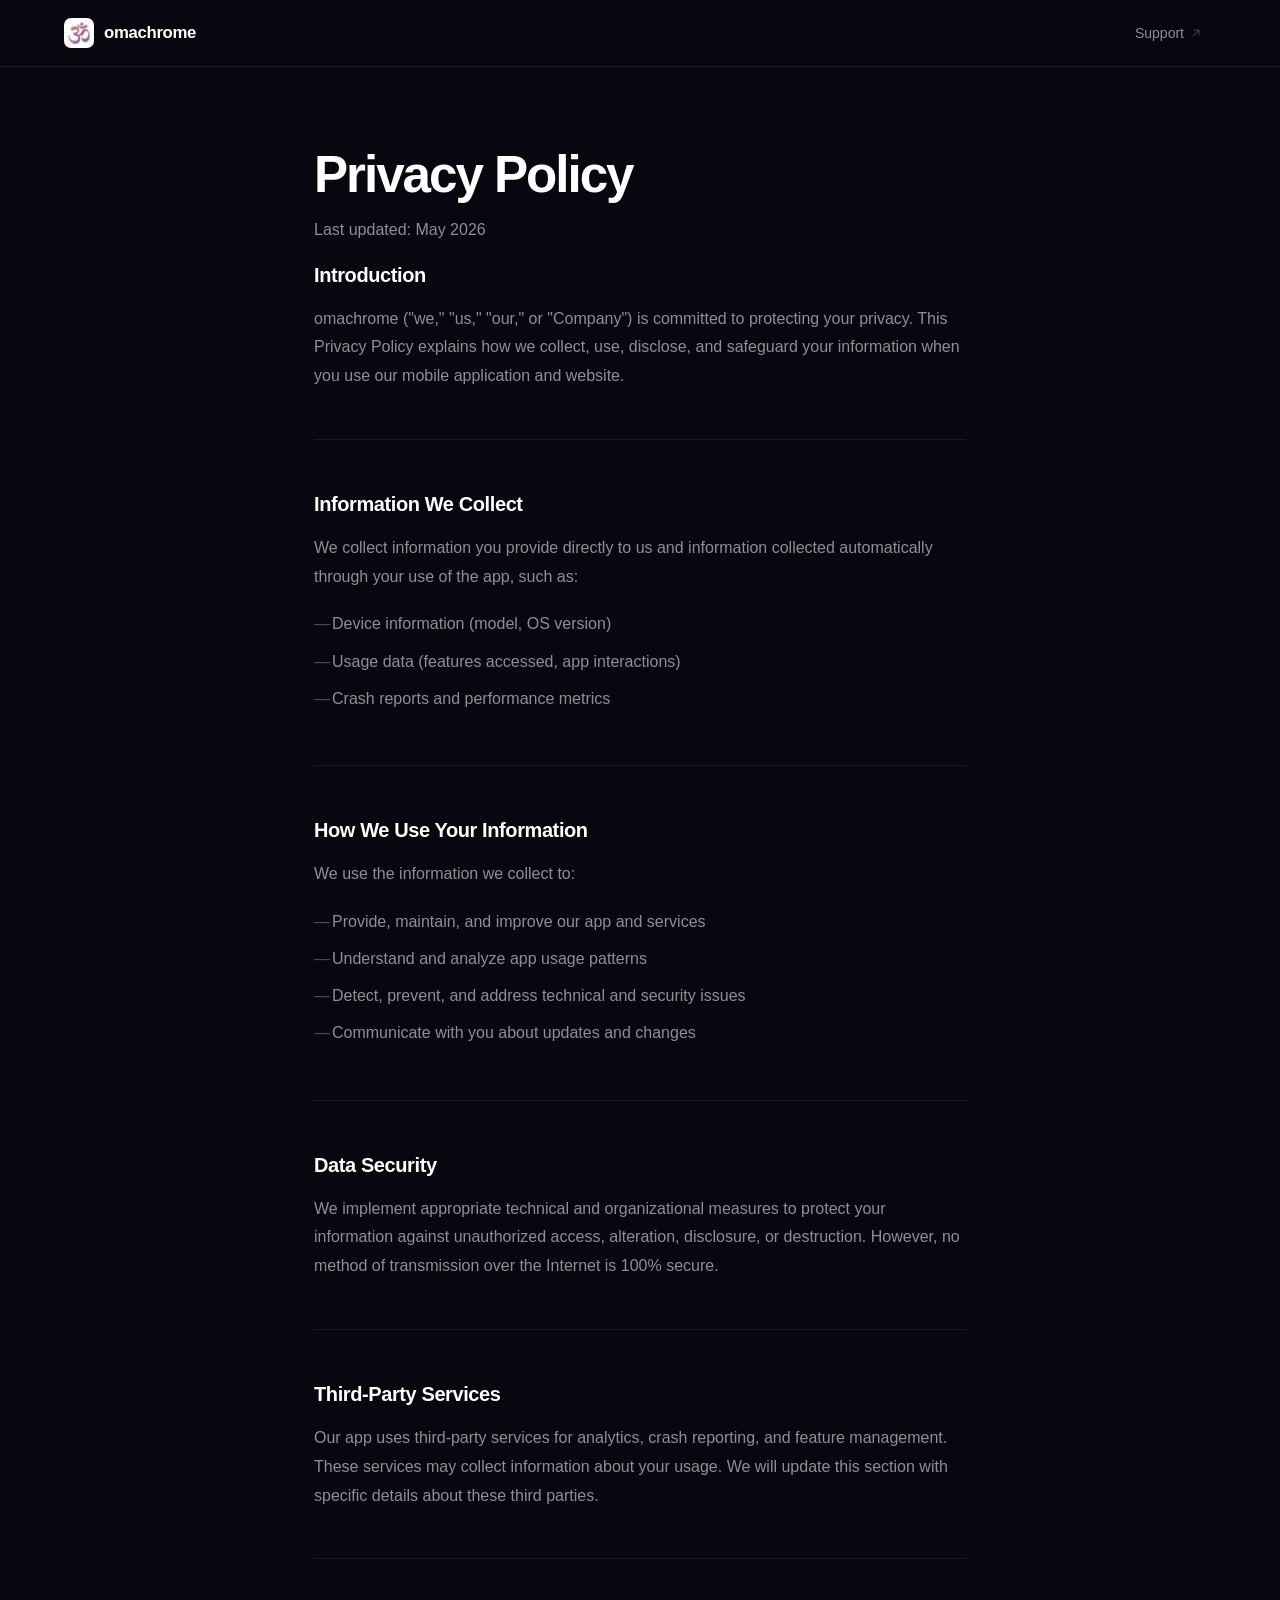
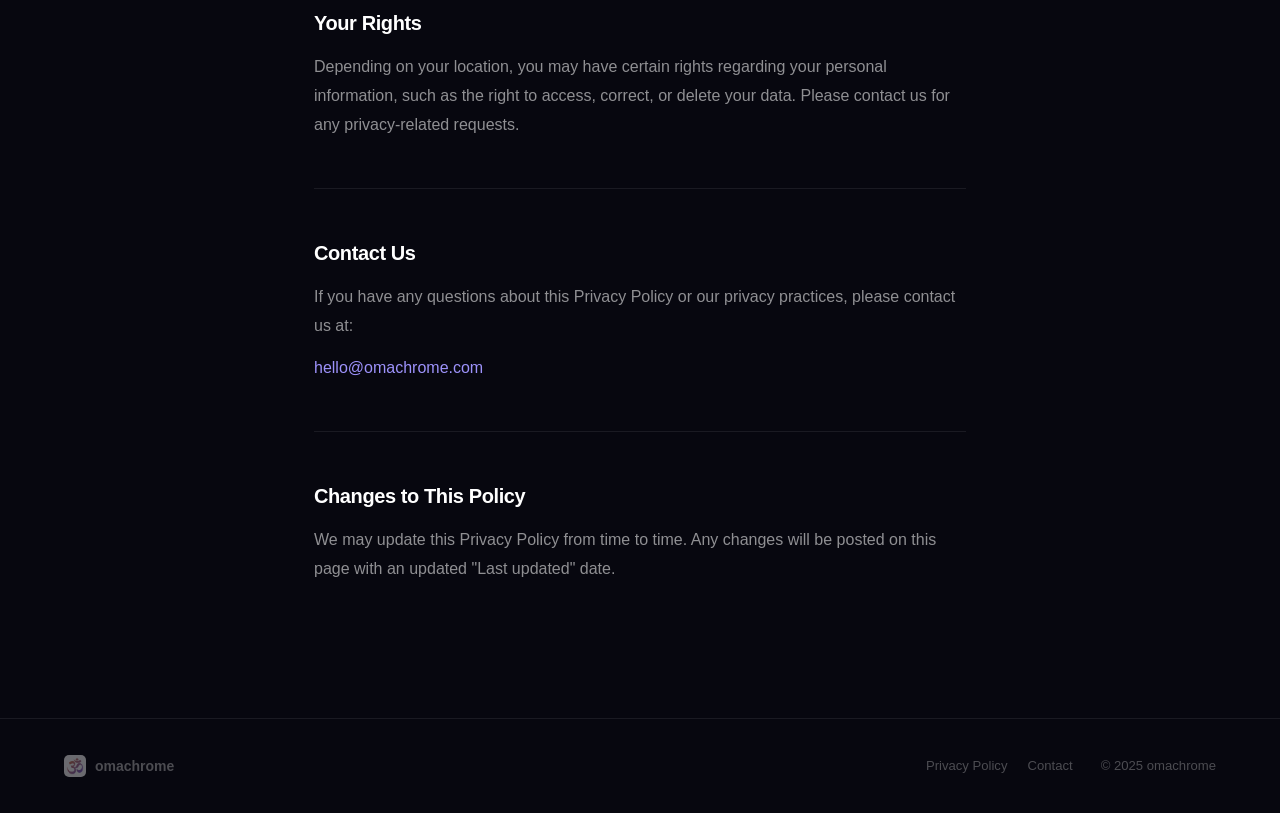
==== privacy.html @ 15a26d09 "Initial commit Co-Authored-By: Claude Sonnet 4.6 <noreply@anthropic.com>" ====
<!DOCTYPE html>
<html lang="en">
<head>
    <meta charset="UTF-8">
    <meta name="viewport" content="width=device-width, initial-scale=1.0">
    <meta name="description" content="omachrome Privacy Policy">
    <meta name="theme-color" content="#07070f">
    
    <title>Privacy Policy - omachrome</title>
    
    <link rel="stylesheet" href="/css/style.css">
</head>
<body>
    <!-- Header -->
    <header class="header">
        <div class="header-container">
            <a href="/" class="logo">
                <img src="/img/omachrome-icon.png" alt="omachrome" class="logo-img">
                <span class="logo-text">omachrome</span>
            </a>
            <nav class="nav">
                <a href="https://omachrome.featurebase.app/help" class="nav-link" target="_blank" rel="noopener noreferrer">
                    Support
                    <svg class="external-icon" viewBox="0 0 12 12" fill="none" xmlns="http://www.w3.org/2000/svg">
                        <path d="M3.5 3C3.5 2.72 3.72 2.5 4 2.5H9C9.28 2.5 9.5 2.72 9.5 3V8C9.5 8.28 9.28 8.5 9 8.5C8.72 8.5 8.5 8.28 8.5 8V4.21L3.35 9.35C3.16 9.55 2.84 9.55 2.65 9.35C2.45 9.16 2.45 8.84 2.65 8.65L7.79 3.5H4C3.72 3.5 3.5 3.28 3.5 3Z" fill="currentColor"/>
                    </svg>
                </a>
            </nav>
        </div>
    </header>

    <!-- Main Content -->
    <main class="privacy-page">
        <div class="privacy-container">
            <h1>Privacy Policy</h1>
            
            <p class="last-updated">Last updated: May 2026</p>

            <h2>Introduction</h2>
            <p>omachrome ("we," "us," "our," or "Company") is committed to protecting your privacy. This Privacy Policy explains how we collect, use, disclose, and safeguard your information when you use our mobile application and website.</p>

            <h2>Information We Collect</h2>
            <p>We collect information you provide directly to us and information collected automatically through your use of the app, such as:</p>
            <ul>
                <li>Device information (model, OS version)</li>
                <li>Usage data (features accessed, app interactions)</li>
                <li>Crash reports and performance metrics</li>
            </ul>

            <h2>How We Use Your Information</h2>
            <p>We use the information we collect to:</p>
            <ul>
                <li>Provide, maintain, and improve our app and services</li>
                <li>Understand and analyze app usage patterns</li>
                <li>Detect, prevent, and address technical and security issues</li>
                <li>Communicate with you about updates and changes</li>
            </ul>

            <h2>Data Security</h2>
            <p>We implement appropriate technical and organizational measures to protect your information against unauthorized access, alteration, disclosure, or destruction. However, no method of transmission over the Internet is 100% secure.</p>

            <h2>Third-Party Services</h2>
            <p>Our app uses third-party services for analytics, crash reporting, and feature management. These services may collect information about your usage. We will update this section with specific details about these third parties.</p>

            <h2>Your Rights</h2>
            <p>Depending on your location, you may have certain rights regarding your personal information, such as the right to access, correct, or delete your data. Please contact us for any privacy-related requests.</p>

            <h2>Contact Us</h2>
            <p>If you have any questions about this Privacy Policy or our privacy practices, please contact us at:</p>
            <p><a href="mailto:hello@omachrome.com">hello@omachrome.com</a></p>

            <h2>Changes to This Policy</h2>
            <p>We may update this Privacy Policy from time to time. Any changes will be posted on this page with an updated "Last updated" date.</p>
        </div>
    </main>

    <!-- Footer -->
    <footer class="footer">
        <div class="footer-container">
            <div class="footer-logo">
                <img src="/img/omachrome-icon.png" alt="omachrome" class="footer-logo-img">
                omachrome
            </div>
            <div class="footer-right">
                <div class="footer-links">
                    <a href="/privacy.html" class="footer-link">Privacy Policy</a>
                    <a href="mailto:hello@omachrome.com" class="footer-link">Contact</a>
                </div>
                <p class="footer-copyright">&copy; 2025 omachrome</p>
            </div>
        </div>
    </footer>

    <script src="/js/main.js"></script>
</body>
</html>
---- css/style.css ----
/* ===================================
   OMACHROME — Dark, premium design
   =================================== */

:root {
    --bg:          #07070f;
    --bg-2:        #0c0c1a;
    --bg-card:     rgba(255, 255, 255, 0.03);
    --border:      rgba(255, 255, 255, 0.08);
    --border-hi:   rgba(97, 85, 245, 0.4);

    --text-1:      #ffffff;
    --text-2:      rgba(255, 255, 255, 0.55);
    --text-3:      rgba(255, 255, 255, 0.28);

    --accent:      #6155F5;
    --accent-2:    #9d92fb;
    --accent-glow: rgba(97, 85, 245, 0.35);

    --ease:        cubic-bezier(0.4, 0, 0.2, 1);
    --t:           all 0.25s var(--ease);
    --t-slow:      all 0.5s var(--ease);
}

* { margin: 0; padding: 0; box-sizing: border-box; }

html { scroll-behavior: smooth; }

body {
    font-family: -apple-system, BlinkMacSystemFont, 'SF Pro Display', 'Segoe UI', 'Helvetica Neue', sans-serif;
    background: var(--bg);
    color: var(--text-1);
    font-size: 16px;
    line-height: 1.6;
    overflow-x: hidden;
}

a { text-decoration: none; transition: var(--t); }

/* ─── HEADER ──────────────────────────────────────────── */

.header {
    position: sticky;
    top: 0;
    z-index: 100;
    padding: 14px 0;
    border-bottom: 1px solid var(--border);
    background: rgba(7, 7, 15, 0.75);
    backdrop-filter: blur(24px);
    -webkit-backdrop-filter: blur(24px);
}

.header-container {
    max-width: 1200px;
    margin: 0 auto;
    padding: 0 24px;
    display: flex;
    justify-content: space-between;
    align-items: center;
}

.logo {
    display: flex;
    align-items: center;
    gap: 10px;
    color: var(--text-1);
    font-size: 1.05rem;
    font-weight: 600;
    letter-spacing: -0.02em;
}

.logo-img {
    height: 30px;
    width: auto;
    border-radius: 7px;
}

.logo:hover { opacity: 0.75; }

.nav-link {
    display: flex;
    align-items: center;
    gap: 6px;
    color: var(--text-2);
    font-size: 0.875rem;
    font-weight: 500;
    padding: 7px 13px;
    border-radius: 8px;
    border: 1px solid transparent;
    transition: var(--t);
}

.nav-link:hover {
    color: var(--text-1);
    border-color: var(--border);
    background: rgba(255, 255, 255, 0.05);
}

.external-icon {
    width: 12px;
    height: 12px;
    opacity: 0.45;
    transition: var(--t);
}

.nav-link:hover .external-icon {
    opacity: 0.8;
    transform: translate(2px, -2px);
}

/* ─── HERO ────────────────────────────────────────────── */

.hero {
    position: relative;
    min-height: 100vh;
    display: flex;
    flex-direction: column;
    justify-content: center;
    overflow: hidden;
}

/* Background effects */
.hero-bg {
    position: absolute;
    inset: 0;
    pointer-events: none;
    overflow: hidden;
}

.orb {
    position: absolute;
    border-radius: 50%;
    filter: blur(90px);
    animation: orb-pulse 9s ease-in-out infinite;
}

.orb-1 {
    width: 560px;
    height: 560px;
    background: radial-gradient(circle, rgba(97, 85, 245, 0.28) 0%, transparent 70%);
    top: -140px;
    right: 5%;
    animation-delay: 0s;
}

.orb-2 {
    width: 380px;
    height: 380px;
    background: radial-gradient(circle, rgba(139, 92, 246, 0.18) 0%, transparent 70%);
    top: 35%;
    left: -8%;
    animation-delay: -3.5s;
}

.orb-3 {
    width: 260px;
    height: 260px;
    background: radial-gradient(circle, rgba(79, 70, 229, 0.22) 0%, transparent 70%);
    bottom: 8%;
    right: 28%;
    animation-delay: -6s;
}

@keyframes orb-pulse {
    0%, 100% { opacity: 0.65; transform: scale(1); }
    50%       { opacity: 1;    transform: scale(1.12); }
}

.hero-grid {
    position: absolute;
    inset: 0;
    background-image:
        linear-gradient(rgba(255,255,255,0.018) 1px, transparent 1px),
        linear-gradient(90deg, rgba(255,255,255,0.018) 1px, transparent 1px);
    background-size: 64px 64px;
    mask-image: radial-gradient(ellipse 80% 70% at 50% 50%, black 0%, transparent 100%);
    -webkit-mask-image: radial-gradient(ellipse 80% 70% at 50% 50%, black 0%, transparent 100%);
}

/* Hero layout */
.hero-inner {
    position: relative;
    max-width: 1200px;
    margin: 0 auto;
    padding: 80px 24px 80px;
    width: 100%;
    display: flex;
    gap: 60px;
    align-items: center;
}

.hero-content {
    flex: 1;
    max-width: 560px;
}

/* Badge */
.hero-badge {
    display: inline-flex;
    align-items: center;
    gap: 8px;
    background: rgba(97, 85, 245, 0.1);
    border: 1px solid rgba(97, 85, 245, 0.22);
    border-radius: 100px;
    padding: 5px 13px;
    margin-bottom: 28px;
    font-size: 0.72rem;
    font-weight: 700;
    color: var(--accent-2);
    letter-spacing: 0.08em;
    text-transform: uppercase;
    animation: fade-up 0.6s var(--ease) 0.1s both;
}

.badge-dot {
    width: 6px;
    height: 6px;
    background: var(--accent-2);
    border-radius: 50%;
    animation: dot-pulse 2.4s ease-in-out infinite;
}

@keyframes dot-pulse {
    0%, 100% { box-shadow: 0 0 0 0 rgba(157, 146, 251, 0.6); }
    50%       { box-shadow: 0 0 0 5px rgba(157, 146, 251, 0); }
}

/* Headline */
.hero-title {
    font-size: clamp(2.8rem, 6vw, 5rem);
    font-weight: 800;
    line-height: 1.08;
    letter-spacing: -0.045em;
    color: var(--text-1);
    margin-bottom: 24px;
    animation: fade-up 0.6s var(--ease) 0.2s both;
}

.gradient-text {
    background: linear-gradient(135deg, #c4baff 0%, var(--accent) 55%, #818cf8 100%);
    -webkit-background-clip: text;
    -webkit-text-fill-color: transparent;
    background-clip: text;
}

.hero-subtitle {
    font-size: 1.15rem;
    color: var(--text-2);
    line-height: 1.75;
    max-width: 460px;
    margin-bottom: 40px;
    animation: fade-up 0.6s var(--ease) 0.3s both;
}

/* App Store button */
.hero-cta {
    animation: fade-up 0.6s var(--ease) 0.4s both;
}

.cta-button {
    display: inline-flex;
    align-items: center;
    gap: 12px;
    padding: 14px 22px;
    background: var(--text-1);
    color: var(--bg);
    border-radius: 14px;
    font-weight: 600;
    transition: var(--t);
    cursor: pointer;
    box-shadow: 0 8px 32px rgba(0, 0, 0, 0.5), 0 0 0 1px rgba(255,255,255,0.08);
}

.cta-button:hover {
    background: rgba(255, 255, 255, 0.88);
    color: var(--bg);
    transform: translateY(-3px);
    box-shadow: 0 16px 48px rgba(0, 0, 0, 0.55);
}

.apple-icon { flex-shrink: 0; }

.cta-text {
    display: flex;
    flex-direction: column;
    line-height: 1.2;
    text-align: left;
}

.cta-text small {
    font-size: 0.63rem;
    font-weight: 400;
    opacity: 0.65;
    letter-spacing: 0.03em;
}

.cta-text strong {
    font-size: 1rem;
    font-weight: 700;
}

/* Phone mockups */
.hero-visual {
    flex: 1;
    display: flex;
    justify-content: center;
    align-items: center;
    animation: fade-up 0.8s var(--ease) 0.35s both;
}

.phones-showcase {
    position: relative;
    width: 320px;
    height: 500px;
}

.phone {
    position: absolute;
    border-radius: 34px;
    overflow: hidden;
    box-shadow: 0 30px 80px rgba(0, 0, 0, 0.65), 0 0 0 1px rgba(255, 255, 255, 0.09);
}

.phone img {
    width: 100%;
    height: 100%;
    object-fit: cover;
    object-position: center bottom;
    display: block;
}

.phone-back {
    width: 205px;
    height: 410px;
    top: 0;
    left: 0;
    transform: rotate(-7deg);
    z-index: 1;
    filter: brightness(0.55) saturate(0.7);
}

.phone-front {
    width: 205px;
    height: 410px;
    bottom: 0;
    right: 0;
    transform: rotate(5deg);
    z-index: 2;
    animation: float 5.5s ease-in-out infinite;
}

@keyframes float {
    0%, 100% { transform: rotate(5deg) translateY(0px); }
    50%       { transform: rotate(5deg) translateY(-14px); }
}

.phones-glow {
    position: absolute;
    width: 280px;
    height: 280px;
    background: radial-gradient(circle, var(--accent-glow) 0%, transparent 70%);
    top: 50%;
    left: 50%;
    transform: translate(-50%, -50%);
    filter: blur(50px);
    z-index: 0;
    animation: orb-pulse 5s ease-in-out infinite;
}

/* Scroll hint */
.hero-scroll-hint {
    position: absolute;
    bottom: 28px;
    left: 50%;
    transform: translateX(-50%);
    display: flex;
    flex-direction: column;
    align-items: center;
}

.scroll-line {
    width: 1px;
    height: 44px;
    background: linear-gradient(to bottom, rgba(255,255,255,0.35), transparent);
    animation: scroll-drop 2.2s ease-in-out infinite;
}

@keyframes scroll-drop {
    0%   { transform: scaleY(0); transform-origin: top; opacity: 0; }
    40%  { transform: scaleY(1); transform-origin: top; opacity: 1; }
    80%  { transform: scaleY(1); transform-origin: bottom; opacity: 0; }
    100% { transform: scaleY(0); transform-origin: bottom; opacity: 0; }
}

/* ─── FEATURES ────────────────────────────────────────── */

.features {
    padding: 40px 0 80px;
    position: relative;
}

.features::before {
    content: '';
    position: absolute;
    top: 0;
    left: 10%;
    right: 10%;
    height: 1px;
    background: linear-gradient(90deg, transparent, var(--border), transparent);
}

.features-inner {
    max-width: 1080px;
    margin: 0 auto;
    padding: 0 24px;
}

.feature-row {
    display: grid;
    grid-template-columns: 1fr 1fr;
    gap: 80px;
    align-items: center;
    padding: 80px 0;
}

.feature-row + .feature-row {
    border-top: 1px solid var(--border);
}

/* Reverse: visual goes second (right) */
.feature-row--reverse .feature-visual { order: 2; }

.feature-visual {
    display: flex;
    justify-content: center;
    align-items: center;
}

.feature-phone {
    width: 230px;
    height: 460px;
    border-radius: 34px;
    overflow: hidden;
    box-shadow: 0 24px 64px rgba(0, 0, 0, 0.55), 0 0 0 1px rgba(255, 255, 255, 0.07);
    transition: var(--t-slow);
}

.feature-phone:hover {
    transform: translateY(-10px);
    box-shadow:
        0 40px 80px rgba(0, 0, 0, 0.6),
        0 0 50px var(--accent-glow),
        0 0 0 1px rgba(97, 85, 245, 0.25);
}

.feature-phone img {
    width: 100%;
    height: 100%;
    object-fit: cover;
    object-position: center bottom;
    display: block;
}

.feature-label {
    display: inline-block;
    font-size: 0.68rem;
    font-weight: 700;
    letter-spacing: 0.12em;
    text-transform: uppercase;
    color: var(--accent-2);
    margin-bottom: 18px;
    padding: 4px 10px;
    background: rgba(97, 85, 245, 0.1);
    border: 1px solid rgba(97, 85, 245, 0.2);
    border-radius: 100px;
}

.feature-text h3 {
    font-size: clamp(1.7rem, 3vw, 2.3rem);
    font-weight: 700;
    letter-spacing: -0.035em;
    line-height: 1.2;
    color: var(--text-1);
    margin-bottom: 20px;
}

.feature-text p {
    font-size: 1.05rem;
    color: var(--text-2);
    line-height: 1.8;
}

/* ─── LOOP / SECONDARY CTA ────────────────────────────── */

.loop-section {
    position: relative;
    padding: 80px 0 100px;
}

.loop-section::before {
    content: '';
    position: absolute;
    top: 0;
    left: 10%;
    right: 10%;
    height: 1px;
    background: linear-gradient(90deg, transparent, var(--border), transparent);
}

.loop-inner {
    max-width: 1080px;
    margin: 0 auto;
    padding: 0 24px;
    display: grid;
    grid-template-columns: 1fr 1fr;
    gap: 80px;
    align-items: start;
}

.loop-text h2 {
    font-size: clamp(2rem, 4vw, 3rem);
    font-weight: 800;
    letter-spacing: -0.04em;
    line-height: 1.1;
    color: var(--text-1);
    margin-bottom: 16px;
}

.loop-text p {
    color: var(--text-2);
    font-size: 1.05rem;
    line-height: 1.75;
}

.loop-links {
    display: flex;
    flex-direction: column;
    gap: 14px;
}

.loop-link {
    display: flex;
    align-items: center;
    gap: 20px;
    padding: 22px 24px;
    border: 1px solid var(--border);
    border-radius: 16px;
    background: var(--bg-card);
    color: var(--text-1);
    transition: var(--t);
    position: relative;
    overflow: hidden;
}

.loop-link::after {
    content: '';
    position: absolute;
    inset: 0;
    background: linear-gradient(135deg, rgba(97, 85, 245, 0.06), transparent 60%);
    opacity: 0;
    transition: var(--t);
}

.loop-link:hover {
    border-color: var(--border-hi);
    transform: translateX(5px);
    color: var(--text-1);
}

.loop-link:hover::after { opacity: 1; }

.loop-link-icon {
    font-size: 1.1rem;
    color: var(--accent-2);
    font-weight: 700;
    transition: var(--t);
    flex-shrink: 0;
    width: 20px;
}

.loop-link:hover .loop-link-icon { transform: translateX(3px); }

.loop-link strong {
    display: block;
    font-size: 0.95rem;
    font-weight: 600;
    margin-bottom: 4px;
}

.loop-link span {
    font-size: 0.82rem;
    color: var(--text-2);
}

/* ─── FOOTER ──────────────────────────────────────────── */

.footer {
    border-top: 1px solid var(--border);
    padding: 36px 0;
}

.footer-container {
    max-width: 1200px;
    margin: 0 auto;
    padding: 0 24px;
    display: flex;
    justify-content: space-between;
    align-items: center;
    gap: 24px;
}

.footer-logo {
    display: flex;
    align-items: center;
    gap: 9px;
    color: var(--text-3);
    font-size: 0.875rem;
    font-weight: 600;
}

.footer-logo-img {
    height: 22px;
    width: auto;
    border-radius: 5px;
    opacity: 0.4;
}

.footer-right {
    display: flex;
    align-items: center;
    gap: 28px;
}

.footer-links {
    display: flex;
    gap: 20px;
}

.footer-link {
    font-size: 0.82rem;
    color: var(--text-3);
    transition: var(--t);
}

.footer-link:hover { color: var(--text-1); }

.footer-copyright {
    font-size: 0.82rem;
    color: var(--text-3);
}

/* ─── PRIVACY PAGE ────────────────────────────────────── */

.privacy-page {
    padding: 80px 0 120px;
}

.privacy-container {
    max-width: 700px;
    margin: 0 auto;
    padding: 0 24px;
}

.privacy-container h1 {
    font-size: clamp(2.2rem, 5vw, 3.2rem);
    font-weight: 800;
    letter-spacing: -0.04em;
    line-height: 1.1;
    color: var(--text-1);
    margin-bottom: 12px;
}

.last-updated {
    color: var(--text-3);
    font-size: 0.875rem;
    margin-bottom: 56px;
    display: block;
}

.privacy-container h2 {
    font-size: 1.25rem;
    font-weight: 600;
    letter-spacing: -0.02em;
    color: var(--text-1);
    margin-top: 48px;
    margin-bottom: 14px;
    padding-top: 48px;
    border-top: 1px solid var(--border);
}

.privacy-container h2:first-of-type {
    border-top: none;
    padding-top: 0;
    margin-top: 0;
}

.privacy-container p {
    color: var(--text-2);
    font-size: 1rem;
    line-height: 1.8;
    margin-bottom: 14px;
}

.privacy-container a {
    color: var(--accent-2);
}

.privacy-container a:hover { color: var(--text-1); }

ul {
    list-style: none;
    margin: 0 0 16px;
    padding: 0;
}

ul li {
    color: var(--text-2);
    font-size: 1rem;
    padding: 5px 0 5px 18px;
    position: relative;
    line-height: 1.7;
}

ul li::before {
    content: '—';
    position: absolute;
    left: 0;
    color: var(--text-3);
}

/* ─── ANIMATIONS ──────────────────────────────────────── */

@keyframes fade-up {
    from { opacity: 0; transform: translateY(18px); }
    to   { opacity: 1; transform: translateY(0); }
}

/* ─── RESPONSIVE ──────────────────────────────────────── */

@media (max-width: 900px) {
    .hero-inner {
        flex-direction: column;
        text-align: center;
        padding: 60px 24px 80px;
        gap: 52px;
    }

    .hero-content { max-width: 100%; }
    .hero-subtitle { max-width: 100%; }

    .hero-cta { justify-content: center; display: flex; }

    .phones-showcase { width: 280px; height: 450px; }
    .phone-back  { width: 185px; height: 370px; }
    .phone-front { width: 185px; height: 370px; }

    .feature-row {
        grid-template-columns: 1fr;
        gap: 40px;
        padding: 56px 0;
        text-align: center;
    }

    .feature-row--reverse .feature-visual { order: unset; }

    .loop-inner {
        grid-template-columns: 1fr;
        gap: 40px;
    }

    .footer-container {
        flex-direction: column;
        align-items: center;
        text-align: center;
        gap: 20px;
    }

    .footer-right {
        flex-direction: column;
        gap: 12px;
    }
}

@media (max-width: 600px) {
    .hero-title { font-size: 2.6rem; }
    .phones-showcase { width: 240px; height: 390px; }
    .phone-back  { width: 160px; height: 320px; }
    .phone-front { width: 160px; height: 320px; }
    .feature-phone { width: 190px; height: 380px; }
}

/* ─── REDUCED MOTION ──────────────────────────────────── */

@media (prefers-reduced-motion: reduce) {
    *, *::before, *::after {
        animation-duration: 0.01ms !important;
        animation-iteration-count: 1 !important;
        transition-duration: 0.01ms !important;
    }
}
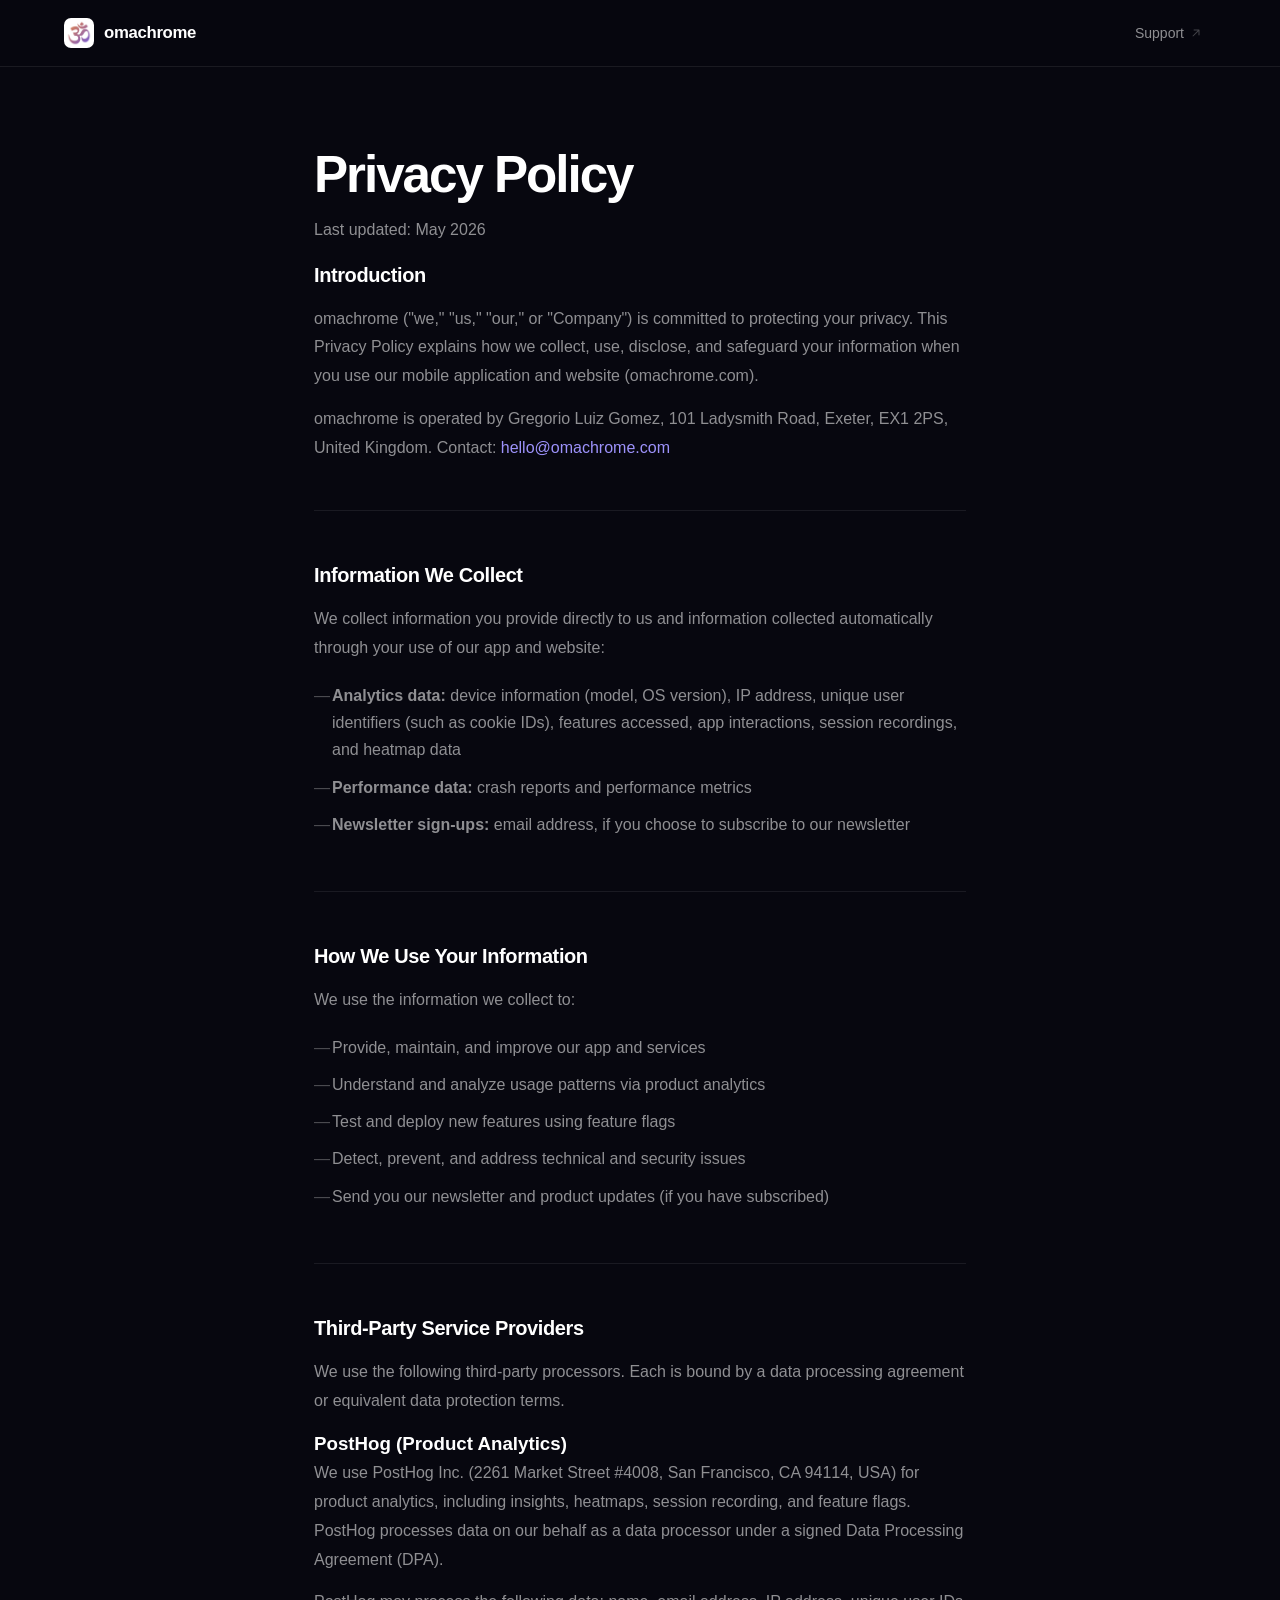
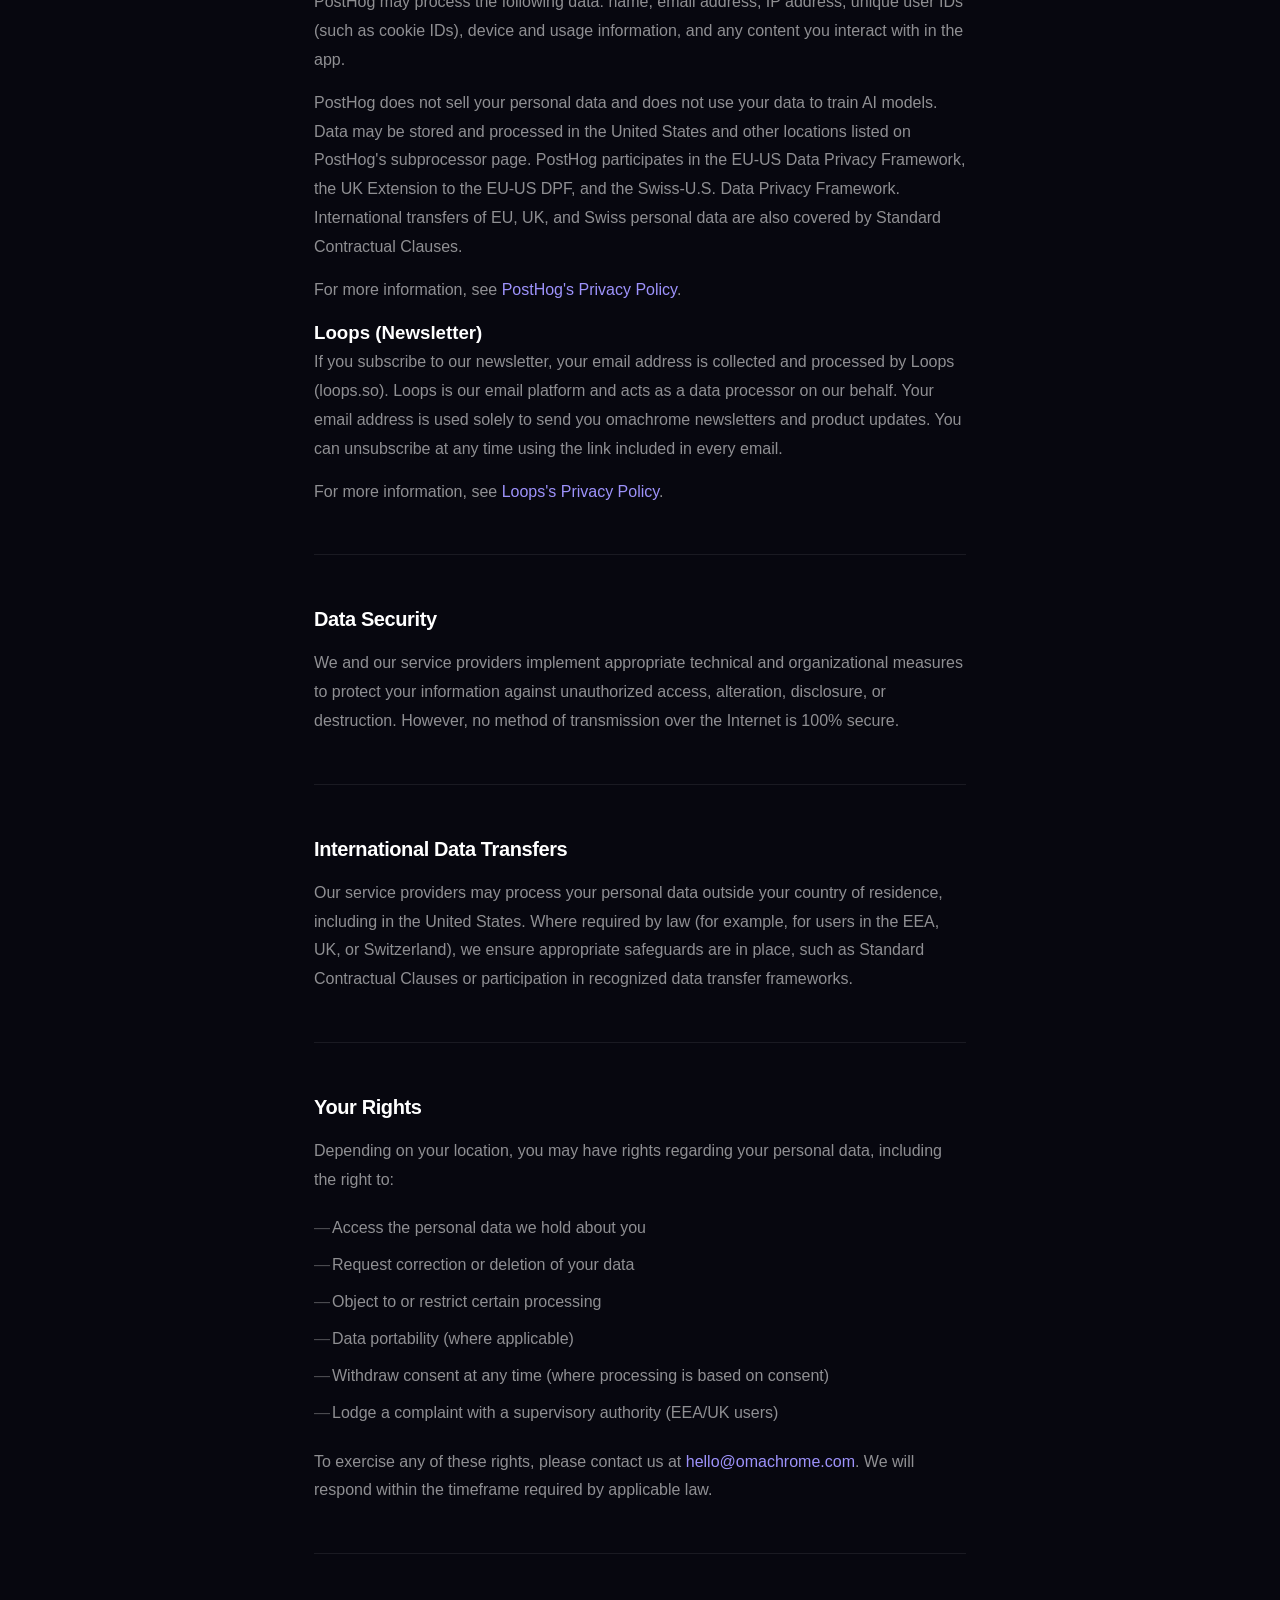
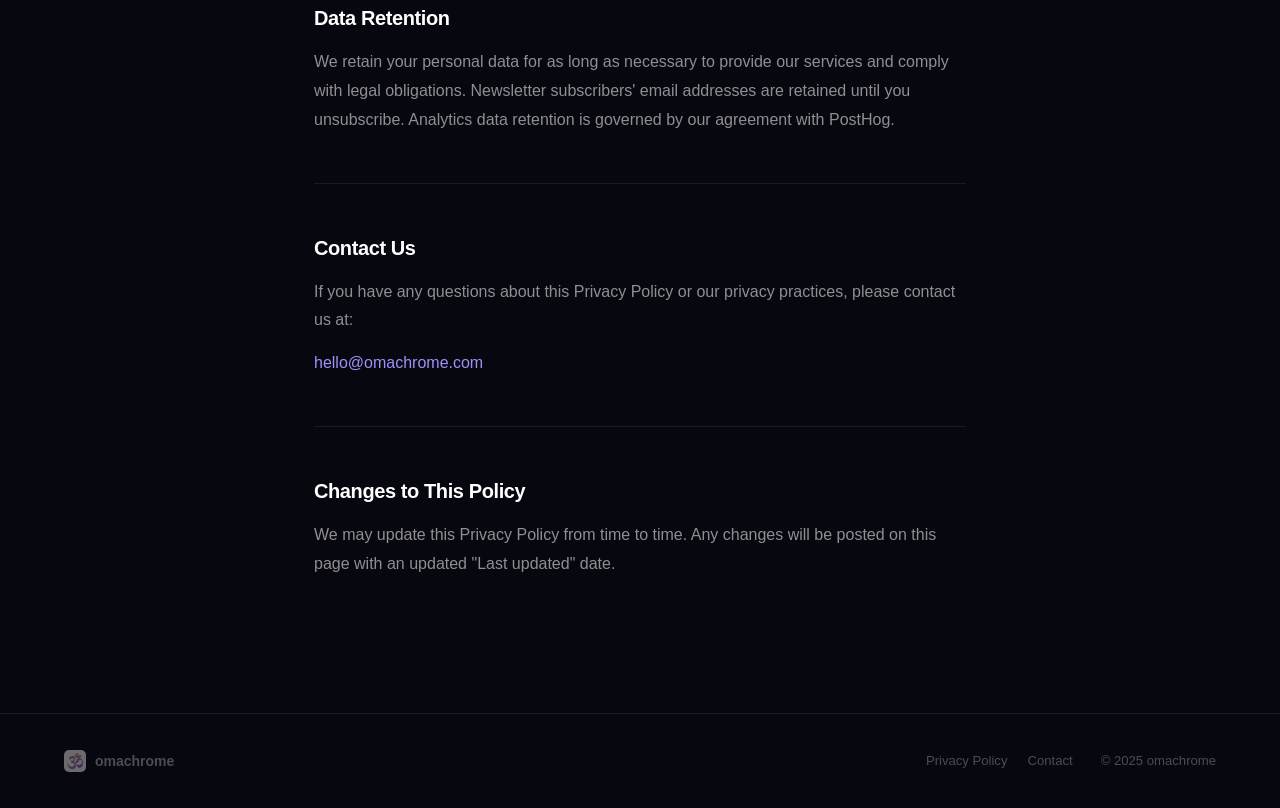
==== commit 15258c3a: "privacy policy updates" ====
--- a/privacy.html
+++ b/privacy.html
@@ -33,37 +33,64 @@
     <main class="privacy-page">
         <div class="privacy-container">
             <h1>Privacy Policy</h1>
-            
+
             <p class="last-updated">Last updated: May 2026</p>
 
             <h2>Introduction</h2>
-            <p>omachrome ("we," "us," "our," or "Company") is committed to protecting your privacy. This Privacy Policy explains how we collect, use, disclose, and safeguard your information when you use our mobile application and website.</p>
+            <p>omachrome ("we," "us," "our," or "Company") is committed to protecting your privacy. This Privacy Policy explains how we collect, use, disclose, and safeguard your information when you use our mobile application and website (omachrome.com).</p>
+            <p>omachrome is operated by Gregorio Luiz Gomez, 101 Ladysmith Road, Exeter, EX1 2PS, United Kingdom. Contact: <a href="mailto:hello@omachrome.com">hello@omachrome.com</a></p>
 
             <h2>Information We Collect</h2>
-            <p>We collect information you provide directly to us and information collected automatically through your use of the app, such as:</p>
+            <p>We collect information you provide directly to us and information collected automatically through your use of our app and website:</p>
             <ul>
-                <li>Device information (model, OS version)</li>
-                <li>Usage data (features accessed, app interactions)</li>
-                <li>Crash reports and performance metrics</li>
+                <li><strong>Analytics data:</strong> device information (model, OS version), IP address, unique user identifiers (such as cookie IDs), features accessed, app interactions, session recordings, and heatmap data</li>
+                <li><strong>Performance data:</strong> crash reports and performance metrics</li>
+                <li><strong>Newsletter sign-ups:</strong> email address, if you choose to subscribe to our newsletter</li>
             </ul>
 
             <h2>How We Use Your Information</h2>
             <p>We use the information we collect to:</p>
             <ul>
                 <li>Provide, maintain, and improve our app and services</li>
-                <li>Understand and analyze app usage patterns</li>
+                <li>Understand and analyze usage patterns via product analytics</li>
+                <li>Test and deploy new features using feature flags</li>
                 <li>Detect, prevent, and address technical and security issues</li>
-                <li>Communicate with you about updates and changes</li>
+                <li>Send you our newsletter and product updates (if you have subscribed)</li>
             </ul>
 
+            <h2>Third-Party Service Providers</h2>
+            <p>We use the following third-party processors. Each is bound by a data processing agreement or equivalent data protection terms.</p>
+
+            <h3>PostHog (Product Analytics)</h3>
+            <p>We use PostHog Inc. (2261 Market Street #4008, San Francisco, CA 94114, USA) for product analytics, including insights, heatmaps, session recording, and feature flags. PostHog processes data on our behalf as a data processor under a signed Data Processing Agreement (DPA).</p>
+            <p>PostHog may process the following data: name, email address, IP address, unique user IDs (such as cookie IDs), device and usage information, and any content you interact with in the app.</p>
+            <p>PostHog does not sell your personal data and does not use your data to train AI models. Data may be stored and processed in the United States and other locations listed on PostHog's subprocessor page. PostHog participates in the EU-US Data Privacy Framework, the UK Extension to the EU-US DPF, and the Swiss-U.S. Data Privacy Framework. International transfers of EU, UK, and Swiss personal data are also covered by Standard Contractual Clauses.</p>
+            <p>For more information, see <a href="https://posthog.com/privacy" target="_blank" rel="noopener noreferrer">PostHog's Privacy Policy</a>.</p>
+
+            <h3>Loops (Newsletter)</h3>
+            <p>If you subscribe to our newsletter, your email address is collected and processed by Loops (loops.so). Loops is our email platform and acts as a data processor on our behalf. Your email address is used solely to send you omachrome newsletters and product updates. You can unsubscribe at any time using the link included in every email.</p>
+            <p>For more information, see <a href="https://loops.so/privacy" target="_blank" rel="noopener noreferrer">Loops's Privacy Policy</a>.</p>
+
             <h2>Data Security</h2>
-            <p>We implement appropriate technical and organizational measures to protect your information against unauthorized access, alteration, disclosure, or destruction. However, no method of transmission over the Internet is 100% secure.</p>
+            <p>We and our service providers implement appropriate technical and organizational measures to protect your information against unauthorized access, alteration, disclosure, or destruction. However, no method of transmission over the Internet is 100% secure.</p>
 
-            <h2>Third-Party Services</h2>
-            <p>Our app uses third-party services for analytics, crash reporting, and feature management. These services may collect information about your usage. We will update this section with specific details about these third parties.</p>
+            <h2>International Data Transfers</h2>
+            <p>Our service providers may process your personal data outside your country of residence, including in the United States. Where required by law (for example, for users in the EEA, UK, or Switzerland), we ensure appropriate safeguards are in place, such as Standard Contractual Clauses or participation in recognized data transfer frameworks.</p>
 
             <h2>Your Rights</h2>
-            <p>Depending on your location, you may have certain rights regarding your personal information, such as the right to access, correct, or delete your data. Please contact us for any privacy-related requests.</p>
+            <p>Depending on your location, you may have rights regarding your personal data, including the right to:</p>
+            <ul>
+                <li>Access the personal data we hold about you</li>
+                <li>Request correction or deletion of your data</li>
+                <li>Object to or restrict certain processing</li>
+                <li>Data portability (where applicable)</li>
+                <li>Withdraw consent at any time (where processing is based on consent)</li>
+                <li>Lodge a complaint with a supervisory authority (EEA/UK users)</li>
+            </ul>
+            <p>To exercise any of these rights, please contact us at <a href="mailto:hello@omachrome.com">hello@omachrome.com</a>. We will respond within the timeframe required by applicable law.</p>
+
+            <h2>Data Retention</h2>
+            <p>We retain your personal data for as long as necessary to provide our services and comply with legal obligations. Newsletter subscribers' email addresses are retained until you unsubscribe. Analytics data retention is governed by our agreement with PostHog.</p>
 
             <h2>Contact Us</h2>
             <p>If you have any questions about this Privacy Policy or our privacy practices, please contact us at:</p>
--- a/css/style.css
+++ b/css/style.css
@@ -23,6 +23,7 @@
 }
 
 * { margin: 0; padding: 0; box-sizing: border-box; }
+[hidden] { display: none !important; }
 
 html { scroll-behavior: smooth; }
 
@@ -592,6 +593,167 @@
     color: var(--text-2);
 }
 
+/* ─── NEWSLETTER ──────────────────────────────────────── */
+
+.newsletter-section {
+    position: relative;
+    padding: 100px 0 120px;
+    overflow: hidden;
+}
+
+.newsletter-section::before {
+    content: '';
+    position: absolute;
+    top: 0;
+    left: 10%;
+    right: 10%;
+    height: 1px;
+    background: linear-gradient(90deg, transparent, var(--border), transparent);
+}
+
+.newsletter-section::after {
+    content: '';
+    position: absolute;
+    top: -120px;
+    left: 50%;
+    transform: translateX(-50%);
+    width: 600px;
+    height: 600px;
+    background: radial-gradient(circle, rgba(97, 85, 245, 0.14) 0%, transparent 65%);
+    filter: blur(60px);
+    pointer-events: none;
+}
+
+.newsletter-inner {
+    position: relative;
+    z-index: 1;
+    max-width: 560px;
+    margin: 0 auto;
+    padding: 0 24px;
+    text-align: center;
+    display: flex;
+    flex-direction: column;
+    align-items: center;
+    gap: 0;
+}
+
+.newsletter-title {
+    font-size: clamp(2.4rem, 5vw, 3.6rem);
+    font-weight: 800;
+    letter-spacing: -0.045em;
+    line-height: 1.08;
+    color: var(--text-1);
+    margin-bottom: 18px;
+}
+
+.newsletter-subtitle {
+    font-size: 1.05rem;
+    color: var(--text-2);
+    line-height: 1.75;
+    max-width: 440px;
+    margin-bottom: 36px;
+}
+
+.newsletter-form {
+    width: 100%;
+}
+
+.newsletter-row {
+    display: flex;
+    gap: 10px;
+    width: 100%;
+}
+
+.newsletter-input {
+    flex: 1;
+    min-width: 0;
+    padding: 13px 18px;
+    background: rgba(255, 255, 255, 0.05);
+    border: 1px solid var(--border);
+    border-radius: 12px;
+    color: var(--text-1);
+    font-size: 0.95rem;
+    font-family: inherit;
+    transition: var(--t);
+    outline: none;
+}
+
+.newsletter-input::placeholder { color: var(--text-3); }
+
+.newsletter-input:focus {
+    border-color: var(--border-hi);
+    background: rgba(97, 85, 245, 0.07);
+    box-shadow: 0 0 0 3px rgba(97, 85, 245, 0.12);
+}
+
+.newsletter-submit {
+    padding: 13px 22px;
+    background: var(--accent);
+    color: #fff;
+    border: none;
+    border-radius: 12px;
+    font-size: 0.9rem;
+    font-weight: 600;
+    font-family: inherit;
+    cursor: pointer;
+    white-space: nowrap;
+    transition: var(--t);
+    box-shadow: 0 4px 20px rgba(97, 85, 245, 0.4);
+}
+
+.newsletter-submit:hover {
+    background: #7269f7;
+    transform: translateY(-2px);
+    box-shadow: 0 8px 28px rgba(97, 85, 245, 0.5);
+}
+
+.newsletter-submit:disabled {
+    opacity: 0.55;
+    cursor: not-allowed;
+    transform: none;
+}
+
+.newsletter-validation {
+    margin-top: 8px;
+    font-size: 0.8rem;
+    color: #f87171;
+}
+
+.newsletter-fine-print {
+    margin-top: 14px;
+    font-size: 0.78rem;
+    color: var(--text-3);
+}
+
+.newsletter-feedback {
+    display: flex;
+    align-items: center;
+    gap: 10px;
+    margin-top: 20px;
+    padding: 14px 18px;
+    border-radius: 12px;
+    font-size: 0.9rem;
+    font-weight: 500;
+}
+
+.newsletter-success {
+    background: rgba(34, 197, 94, 0.1);
+    border: 1px solid rgba(34, 197, 94, 0.25);
+    color: #4ade80;
+}
+
+.newsletter-error {
+    background: rgba(239, 68, 68, 0.1);
+    border: 1px solid rgba(239, 68, 68, 0.2);
+    color: #f87171;
+}
+
+.newsletter-error a {
+    color: #f87171;
+    text-decoration: underline;
+    text-underline-offset: 3px;
+}
+
 /* ─── FOOTER ──────────────────────────────────────────── */
 
 .footer {
@@ -787,6 +949,9 @@
     .phone-back  { width: 160px; height: 320px; }
     .phone-front { width: 160px; height: 320px; }
     .feature-phone { width: 190px; height: 380px; }
+
+    .newsletter-row { flex-direction: column; }
+    .newsletter-submit { width: 100%; }
 }
 
 /* ─── REDUCED MOTION ──────────────────────────────────── */
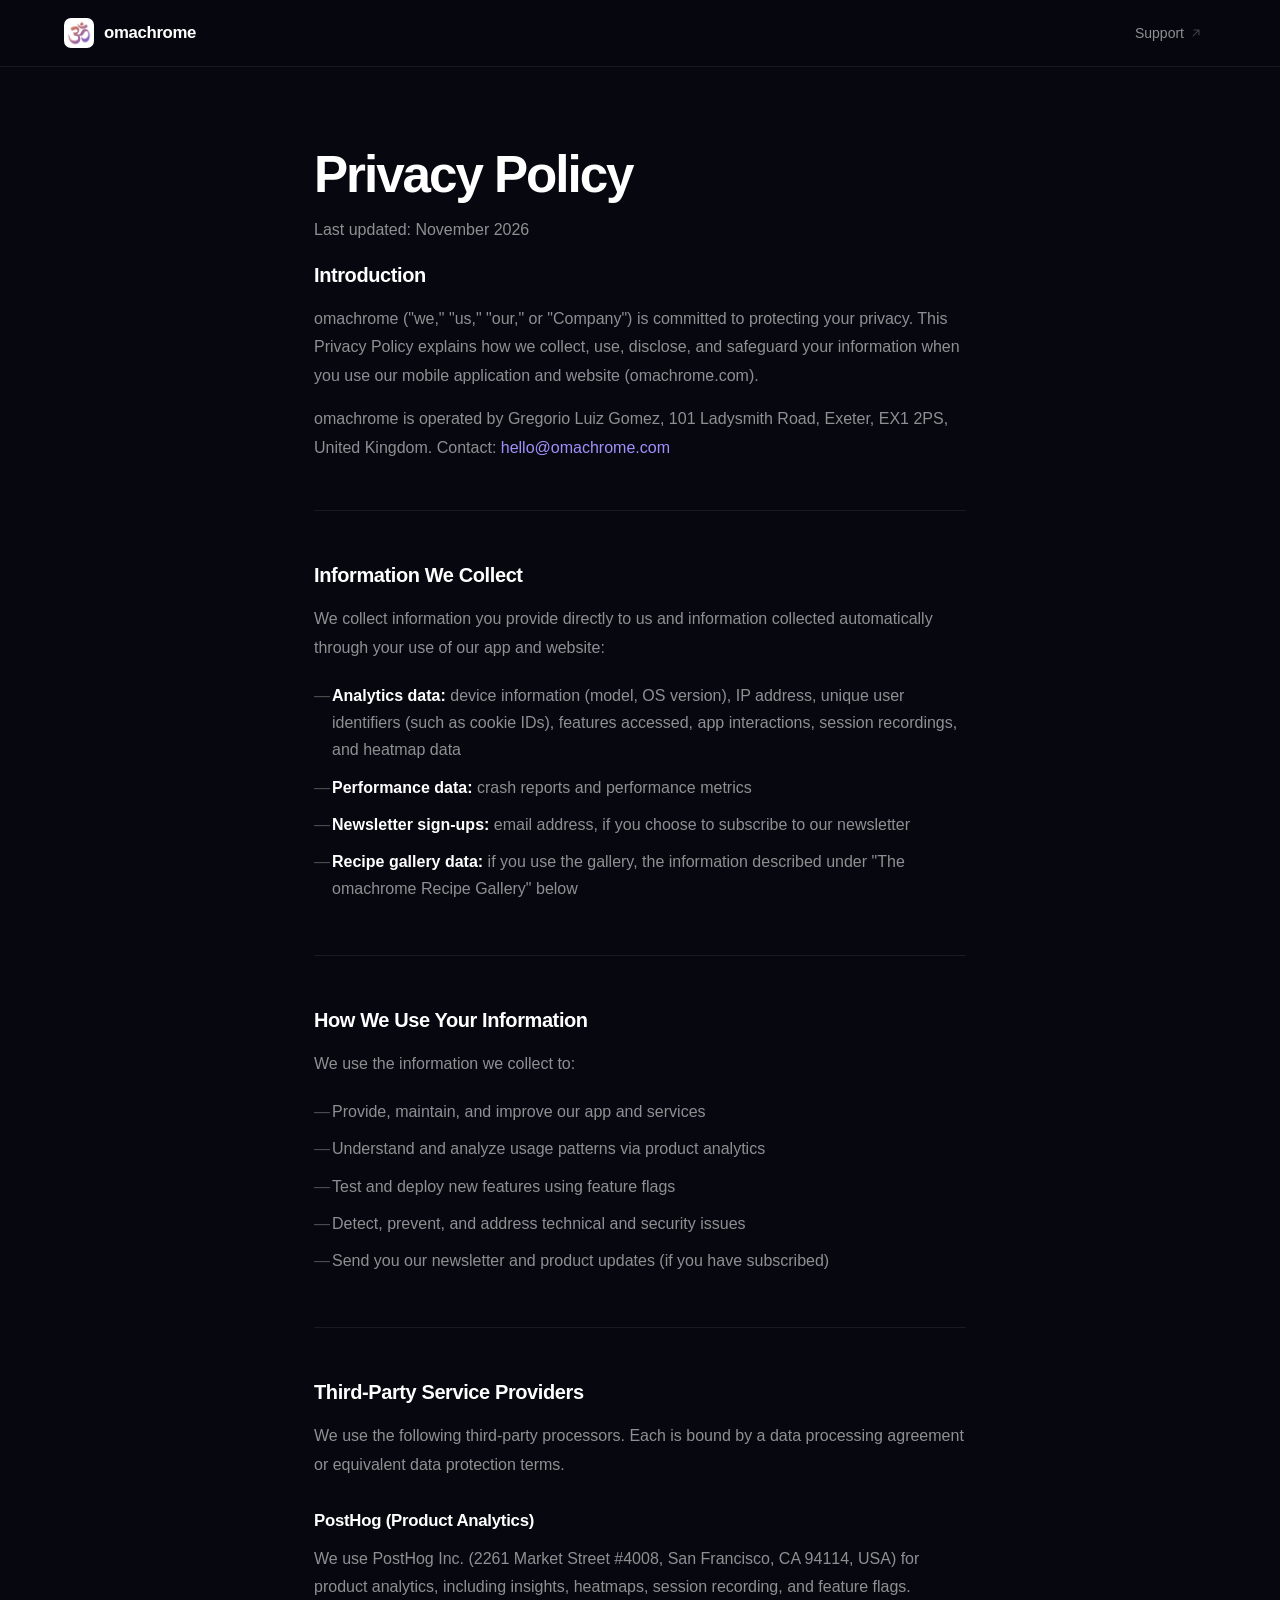
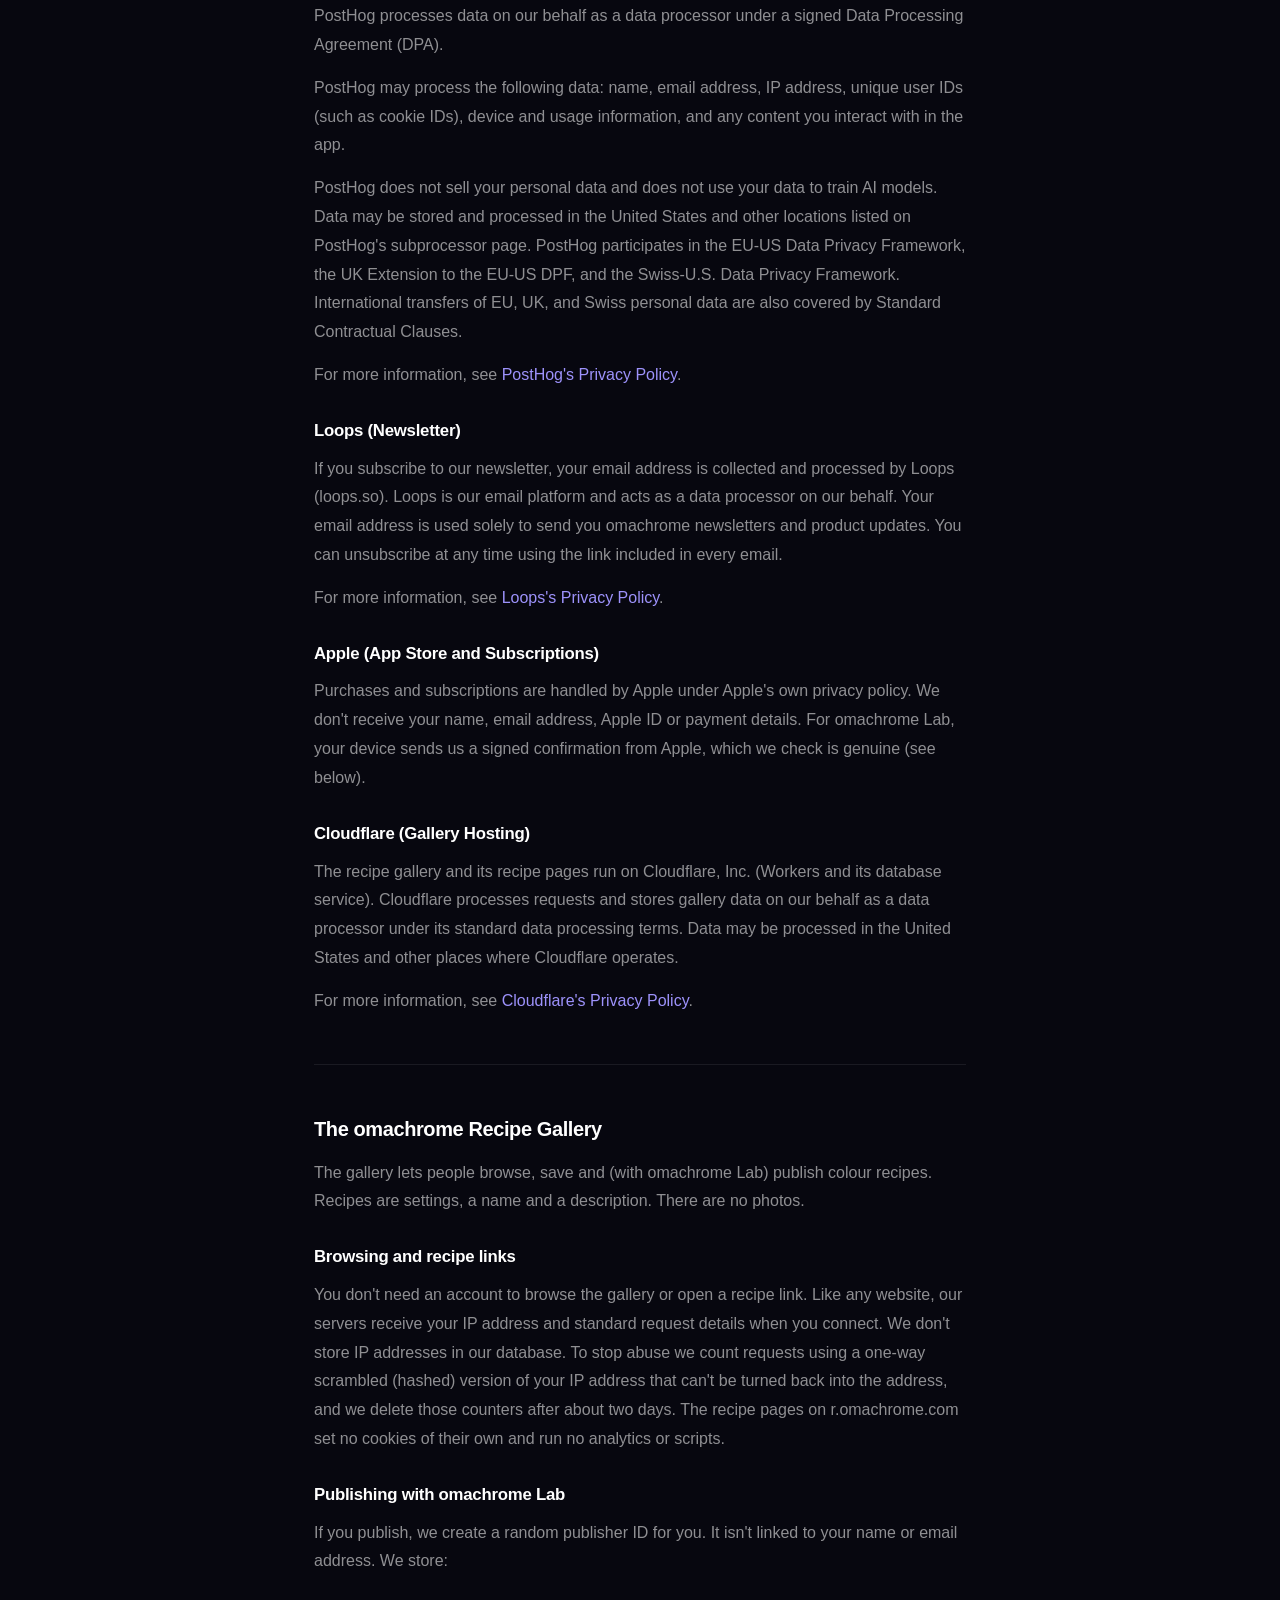
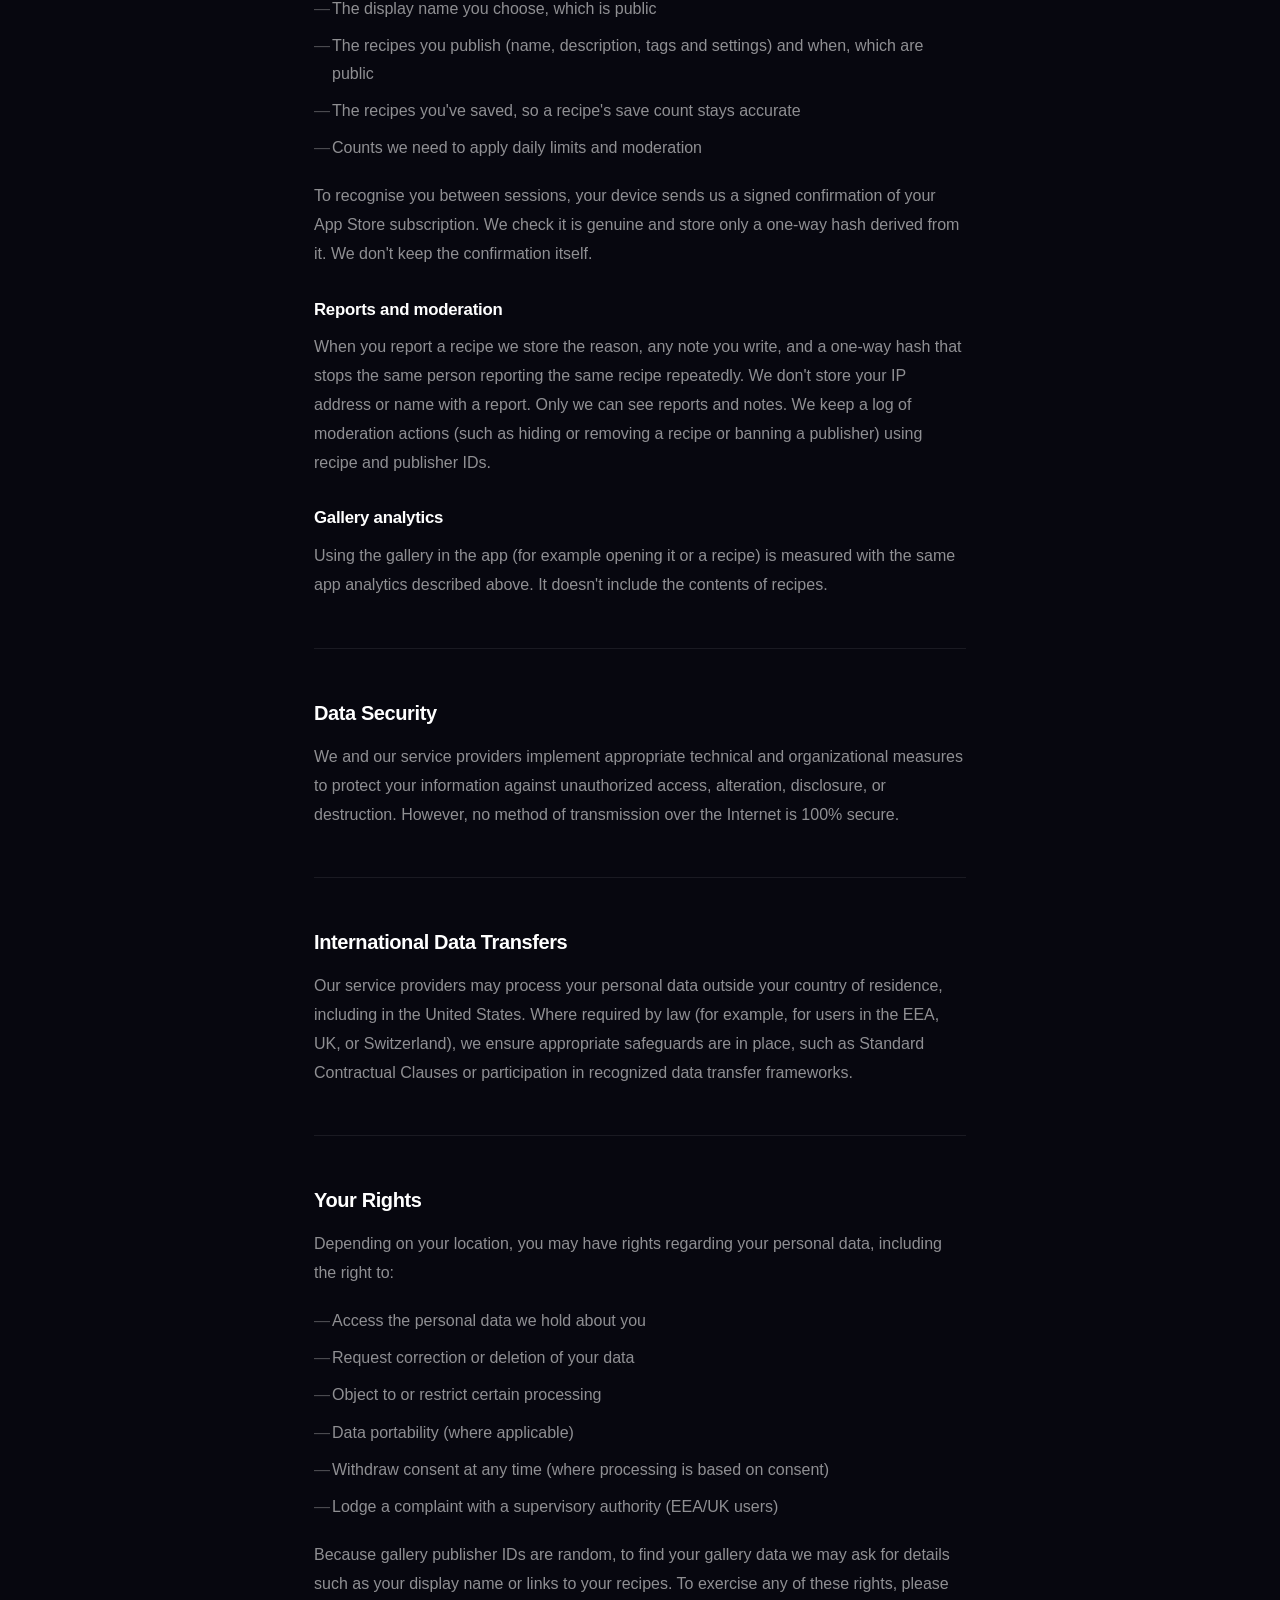
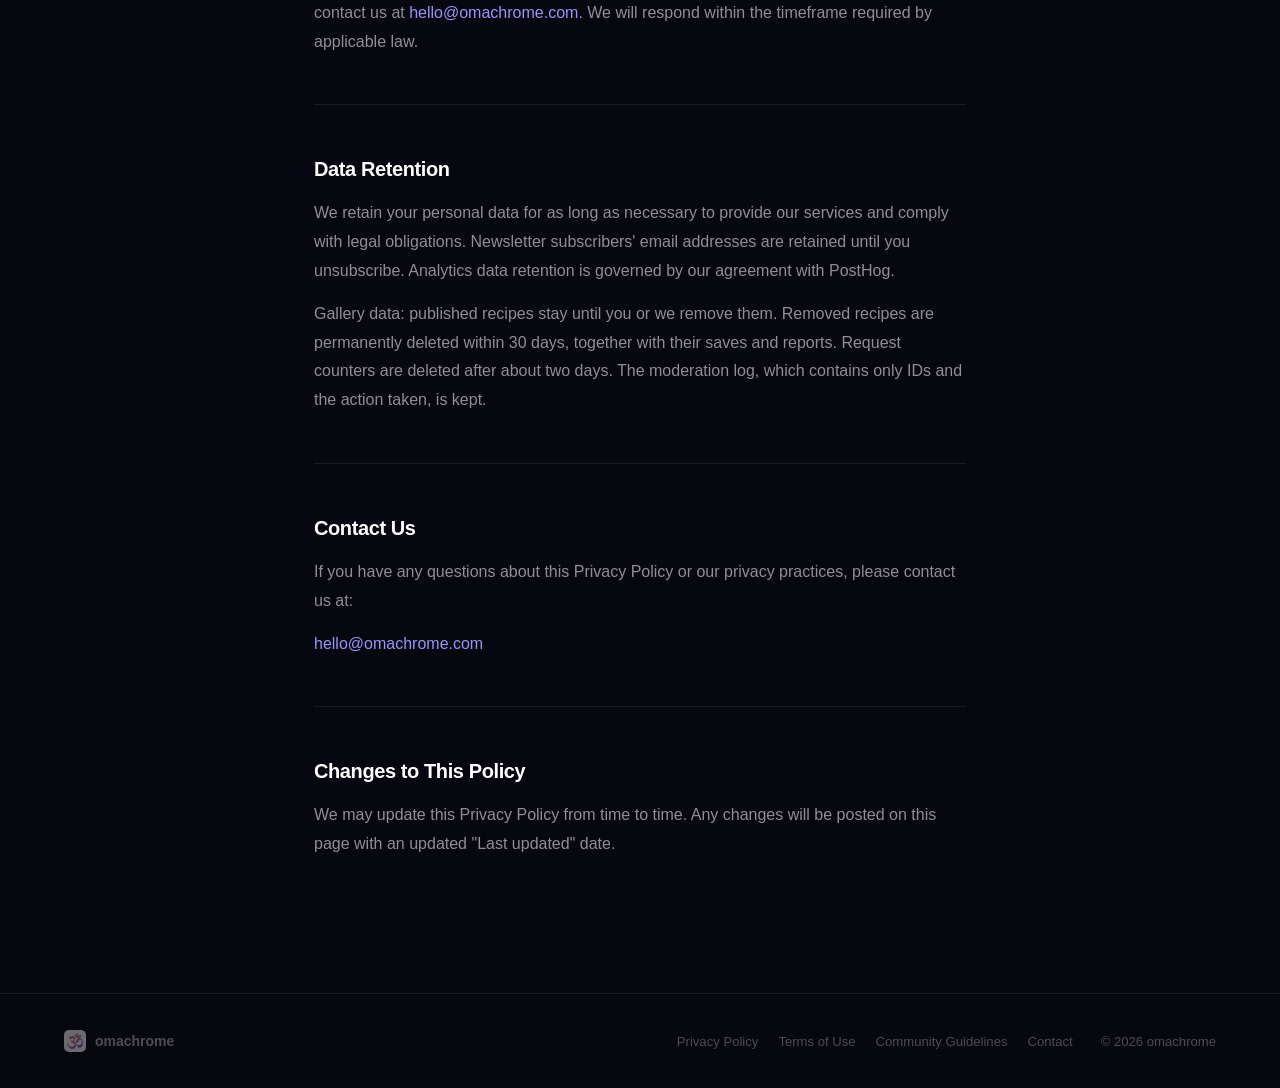
==== commit fe0b6276: "Add Community Guidelines and Terms of Use, gallery section in the Privacy Policy, privacy-policy ali" ====
--- a/privacy.html
+++ b/privacy.html
@@ -34,7 +34,7 @@
         <div class="privacy-container">
             <h1>Privacy Policy</h1>
 
-            <p class="last-updated">Last updated: May 2026</p>
+            <p class="last-updated">Last updated: November 2026</p>
 
             <h2>Introduction</h2>
             <p>omachrome ("we," "us," "our," or "Company") is committed to protecting your privacy. This Privacy Policy explains how we collect, use, disclose, and safeguard your information when you use our mobile application and website (omachrome.com).</p>
@@ -46,6 +46,7 @@
                 <li><strong>Analytics data:</strong> device information (model, OS version), IP address, unique user identifiers (such as cookie IDs), features accessed, app interactions, session recordings, and heatmap data</li>
                 <li><strong>Performance data:</strong> crash reports and performance metrics</li>
                 <li><strong>Newsletter sign-ups:</strong> email address, if you choose to subscribe to our newsletter</li>
+                <li><strong>Recipe gallery data:</strong> if you use the gallery, the information described under "The omachrome Recipe Gallery" below</li>
             </ul>
 
             <h2>How We Use Your Information</h2>
@@ -71,6 +72,35 @@
             <p>If you subscribe to our newsletter, your email address is collected and processed by Loops (loops.so). Loops is our email platform and acts as a data processor on our behalf. Your email address is used solely to send you omachrome newsletters and product updates. You can unsubscribe at any time using the link included in every email.</p>
             <p>For more information, see <a href="https://loops.so/privacy" target="_blank" rel="noopener noreferrer">Loops's Privacy Policy</a>.</p>
 
+            <h3>Apple (App Store and Subscriptions)</h3>
+            <p>Purchases and subscriptions are handled by Apple under Apple's own privacy policy. We don't receive your name, email address, Apple ID or payment details. For omachrome Lab, your device sends us a signed confirmation from Apple, which we check is genuine (see below).</p>
+
+            <h3>Cloudflare (Gallery Hosting)</h3>
+            <p>The recipe gallery and its recipe pages run on Cloudflare, Inc. (Workers and its database service). Cloudflare processes requests and stores gallery data on our behalf as a data processor under its standard data processing terms. Data may be processed in the United States and other places where Cloudflare operates.</p>
+            <p>For more information, see <a href="https://www.cloudflare.com/privacypolicy/" target="_blank" rel="noopener noreferrer">Cloudflare's Privacy Policy</a>.</p>
+
+            <h2>The omachrome Recipe Gallery</h2>
+            <p>The gallery lets people browse, save and (with omachrome Lab) publish colour recipes. Recipes are settings, a name and a description. There are no photos.</p>
+
+            <h3>Browsing and recipe links</h3>
+            <p>You don't need an account to browse the gallery or open a recipe link. Like any website, our servers receive your IP address and standard request details when you connect. We don't store IP addresses in our database. To stop abuse we count requests using a one-way scrambled (hashed) version of your IP address that can't be turned back into the address, and we delete those counters after about two days. The recipe pages on r.omachrome.com set no cookies of their own and run no analytics or scripts.</p>
+
+            <h3>Publishing with omachrome Lab</h3>
+            <p>If you publish, we create a random publisher ID for you. It isn't linked to your name or email address. We store:</p>
+            <ul>
+                <li>The display name you choose, which is public</li>
+                <li>The recipes you publish (name, description, tags and settings) and when, which are public</li>
+                <li>The recipes you've saved, so a recipe's save count stays accurate</li>
+                <li>Counts we need to apply daily limits and moderation</li>
+            </ul>
+            <p>To recognise you between sessions, your device sends us a signed confirmation of your App Store subscription. We check it is genuine and store only a one-way hash derived from it. We don't keep the confirmation itself.</p>
+
+            <h3>Reports and moderation</h3>
+            <p>When you report a recipe we store the reason, any note you write, and a one-way hash that stops the same person reporting the same recipe repeatedly. We don't store your IP address or name with a report. Only we can see reports and notes. We keep a log of moderation actions (such as hiding or removing a recipe or banning a publisher) using recipe and publisher IDs.</p>
+
+            <h3>Gallery analytics</h3>
+            <p>Using the gallery in the app (for example opening it or a recipe) is measured with the same app analytics described above. It doesn't include the contents of recipes.</p>
+
             <h2>Data Security</h2>
             <p>We and our service providers implement appropriate technical and organizational measures to protect your information against unauthorized access, alteration, disclosure, or destruction. However, no method of transmission over the Internet is 100% secure.</p>
 
@@ -87,10 +117,11 @@
                 <li>Withdraw consent at any time (where processing is based on consent)</li>
                 <li>Lodge a complaint with a supervisory authority (EEA/UK users)</li>
             </ul>
-            <p>To exercise any of these rights, please contact us at <a href="mailto:hello@omachrome.com">hello@omachrome.com</a>. We will respond within the timeframe required by applicable law.</p>
+            <p>Because gallery publisher IDs are random, to find your gallery data we may ask for details such as your display name or links to your recipes. To exercise any of these rights, please contact us at <a href="mailto:hello@omachrome.com">hello@omachrome.com</a>. We will respond within the timeframe required by applicable law.</p>
 
             <h2>Data Retention</h2>
             <p>We retain your personal data for as long as necessary to provide our services and comply with legal obligations. Newsletter subscribers' email addresses are retained until you unsubscribe. Analytics data retention is governed by our agreement with PostHog.</p>
+            <p>Gallery data: published recipes stay until you or we remove them. Removed recipes are permanently deleted within 30 days, together with their saves and reports. Request counters are deleted after about two days. The moderation log, which contains only IDs and the action taken, is kept.</p>
 
             <h2>Contact Us</h2>
             <p>If you have any questions about this Privacy Policy or our privacy practices, please contact us at:</p>
@@ -111,9 +142,11 @@
             <div class="footer-right">
                 <div class="footer-links">
                     <a href="/privacy.html" class="footer-link">Privacy Policy</a>
+                    <a href="/terms.html" class="footer-link">Terms of Use</a>
+                    <a href="/guidelines.html" class="footer-link">Community Guidelines</a>
                     <a href="mailto:hello@omachrome.com" class="footer-link">Contact</a>
                 </div>
-                <p class="footer-copyright">&copy; 2025 omachrome</p>
+                <p class="footer-copyright">&copy; 2026 omachrome</p>
             </div>
         </div>
     </footer>
--- a/css/style.css
+++ b/css/style.css
@@ -195,37 +195,6 @@
     max-width: 560px;
 }
 
-/* Badge */
-.hero-badge {
-    display: inline-flex;
-    align-items: center;
-    gap: 8px;
-    background: rgba(97, 85, 245, 0.1);
-    border: 1px solid rgba(97, 85, 245, 0.22);
-    border-radius: 100px;
-    padding: 5px 13px;
-    margin-bottom: 28px;
-    font-size: 0.72rem;
-    font-weight: 700;
-    color: var(--accent-2);
-    letter-spacing: 0.08em;
-    text-transform: uppercase;
-    animation: fade-up 0.6s var(--ease) 0.1s both;
-}
-
-.badge-dot {
-    width: 6px;
-    height: 6px;
-    background: var(--accent-2);
-    border-radius: 50%;
-    animation: dot-pulse 2.4s ease-in-out infinite;
-}
-
-@keyframes dot-pulse {
-    0%, 100% { box-shadow: 0 0 0 0 rgba(157, 146, 251, 0.6); }
-    50%       { box-shadow: 0 0 0 5px rgba(157, 146, 251, 0); }
-}
-
 /* Headline */
 .hero-title {
     font-size: clamp(2.8rem, 6vw, 5rem);
@@ -253,51 +222,36 @@
     animation: fade-up 0.6s var(--ease) 0.3s both;
 }
 
-/* App Store button */
+/* CTA buttons row */
 .hero-cta {
+    display: flex;
+    align-items: center;
+    gap: 14px;
+    flex-wrap: nowrap;
     animation: fade-up 0.6s var(--ease) 0.4s both;
 }
 
-.cta-button {
+/* App Store / Google Play badges — hard-locked to identical pixel dimensions so neither reads bigger */
+.cta-button,
+.cta-button-android {
     display: inline-flex;
     align-items: center;
-    gap: 12px;
-    padding: 14px 22px;
-    background: var(--text-1);
-    color: var(--bg);
-    border-radius: 14px;
-    font-weight: 600;
+    justify-content: center;
+    flex-shrink: 0;
     transition: var(--t);
-    cursor: pointer;
-    box-shadow: 0 8px 32px rgba(0, 0, 0, 0.5), 0 0 0 1px rgba(255,255,255,0.08);
-}
-
-.cta-button:hover {
-    background: rgba(255, 255, 255, 0.88);
-    color: var(--bg);
+}
+
+.cta-button:hover,
+.cta-button-android:hover {
     transform: translateY(-3px);
-    box-shadow: 0 16px 48px rgba(0, 0, 0, 0.55);
-}
-
-.apple-icon { flex-shrink: 0; }
-
-.cta-text {
-    display: flex;
-    flex-direction: column;
-    line-height: 1.2;
-    text-align: left;
-}
-
-.cta-text small {
-    font-size: 0.63rem;
-    font-weight: 400;
-    opacity: 0.65;
-    letter-spacing: 0.03em;
-}
-
-.cta-text strong {
-    font-size: 1rem;
-    font-weight: 700;
+    filter: drop-shadow(0 8px 24px rgba(0, 0, 0, 0.4));
+}
+
+.apple-app-store-badge-img,
+.google-play-badge-img {
+    width: 150px !important;
+    height: 54px !important;
+    display: block;
 }
 
 /* Phone mockups */
@@ -317,16 +271,14 @@
 
 .phone {
     position: absolute;
-    border-radius: 34px;
-    overflow: hidden;
-    box-shadow: 0 30px 80px rgba(0, 0, 0, 0.65), 0 0 0 1px rgba(255, 255, 255, 0.09);
+    overflow: visible;
 }
 
 .phone img {
     width: 100%;
     height: 100%;
-    object-fit: cover;
-    object-position: center bottom;
+    object-fit: contain;
+    object-position: center center;
     display: block;
 }
 
@@ -337,7 +289,7 @@
     left: 0;
     transform: rotate(-7deg);
     z-index: 1;
-    filter: brightness(0.55) saturate(0.7);
+    filter: brightness(0.55) saturate(0.7) drop-shadow(0 30px 60px rgba(0, 0, 0, 0.65));
 }
 
 .phone-front {
@@ -347,6 +299,7 @@
     right: 0;
     transform: rotate(5deg);
     z-index: 2;
+    filter: drop-shadow(0 30px 60px rgba(0, 0, 0, 0.65));
     animation: float 5.5s ease-in-out infinite;
 }
 
@@ -440,25 +393,21 @@
 .feature-phone {
     width: 230px;
     height: 460px;
-    border-radius: 34px;
-    overflow: hidden;
-    box-shadow: 0 24px 64px rgba(0, 0, 0, 0.55), 0 0 0 1px rgba(255, 255, 255, 0.07);
+    overflow: visible;
+    filter: drop-shadow(0 24px 50px rgba(0, 0, 0, 0.55));
     transition: var(--t-slow);
 }
 
 .feature-phone:hover {
     transform: translateY(-10px);
-    box-shadow:
-        0 40px 80px rgba(0, 0, 0, 0.6),
-        0 0 50px var(--accent-glow),
-        0 0 0 1px rgba(97, 85, 245, 0.25);
+    filter: drop-shadow(0 40px 70px rgba(0, 0, 0, 0.6)) drop-shadow(0 0 40px var(--accent-glow));
 }
 
 .feature-phone img {
     width: 100%;
     height: 100%;
-    object-fit: cover;
-    object-position: center bottom;
+    object-fit: contain;
+    object-position: center center;
     display: block;
 }
 
@@ -725,6 +674,119 @@
     color: var(--text-3);
 }
 
+/* Beta opt-in chips */
+.beta-optins {
+    display: flex;
+    flex-direction: column;
+    align-items: center;
+    gap: 12px;
+    margin-bottom: 24px;
+}
+
+.beta-optins-label {
+    font-size: 0.7rem;
+    font-weight: 700;
+    letter-spacing: 0.1em;
+    text-transform: uppercase;
+    color: var(--text-3);
+}
+
+.beta-chip-group {
+    display: flex;
+    gap: 10px;
+    flex-wrap: wrap;
+    justify-content: center;
+}
+
+.beta-chip {
+    display: inline-flex;
+    align-items: center;
+    gap: 9px;
+    padding: 9px 18px;
+    border: 1.5px solid var(--border);
+    border-radius: 100px;
+    background: rgba(255, 255, 255, 0.03);
+    font-size: 0.88rem;
+    font-weight: 600;
+    color: var(--text-2);
+    cursor: pointer;
+    user-select: none;
+    transition: background 0.25s var(--ease), border-color 0.25s var(--ease), color 0.25s var(--ease);
+}
+
+.beta-chip:hover {
+    border-color: rgba(97, 85, 245, 0.5);
+    color: var(--text-1);
+}
+
+.beta-chip-input {
+    position: absolute;
+    opacity: 0;
+    width: 0;
+    height: 0;
+    pointer-events: none;
+}
+
+.beta-chip-dot {
+    position: relative;
+    flex-shrink: 0;
+    width: 17px;
+    height: 17px;
+    border: 1.5px solid var(--border);
+    border-radius: 50%;
+    display: flex;
+    align-items: center;
+    justify-content: center;
+    transition: background 0.25s var(--ease), border-color 0.25s var(--ease);
+}
+
+.beta-chip-check {
+    display: block;
+    overflow: visible;
+}
+
+.beta-chip-check path {
+    stroke-dasharray: 16;
+    stroke-dashoffset: 16;
+    transition: stroke-dashoffset 0.3s var(--ease) 0.05s;
+}
+
+.beta-chip.is-checked {
+    background: rgba(97, 85, 245, 0.14);
+    border-color: var(--accent);
+    color: var(--text-1);
+}
+
+.beta-chip.is-checked .beta-chip-dot {
+    background: var(--accent);
+    border-color: var(--accent);
+}
+
+.beta-chip.is-checked .beta-chip-check path {
+    stroke-dashoffset: 0;
+}
+
+.beta-hint {
+    display: flex;
+    align-items: flex-start;
+    gap: 7px;
+    padding: 9px 12px;
+    background: rgba(97, 85, 245, 0.1);
+    border: 1px solid rgba(97, 85, 245, 0.25);
+    border-radius: 10px;
+    font-size: 0.78rem;
+    font-weight: 600;
+    color: var(--accent-2);
+    line-height: 1.45;
+    text-align: left;
+    max-width: 400px;
+}
+
+.beta-hint-icon {
+    flex-shrink: 0;
+    margin-top: 2px;
+}
+
 .newsletter-feedback {
     display: flex;
     align-items: center;
@@ -754,6 +816,85 @@
     text-underline-offset: 3px;
 }
 
+/* ─── FAQ ─────────────────────────────────────────────── */
+
+.faq-section {
+    position: relative;
+    padding: 80px 0 100px;
+}
+
+.faq-section::before {
+    content: '';
+    position: absolute;
+    top: 0;
+    left: 10%;
+    right: 10%;
+    height: 1px;
+    background: linear-gradient(90deg, transparent, var(--border), transparent);
+}
+
+.faq-inner {
+    max-width: 780px;
+    margin: 0 auto;
+    padding: 0 24px;
+}
+
+.faq-header {
+    margin-bottom: 56px;
+}
+
+.faq-header h2 {
+    font-size: clamp(2rem, 4vw, 3rem);
+    font-weight: 800;
+    letter-spacing: -0.04em;
+    line-height: 1.1;
+    color: var(--text-1);
+    margin-bottom: 14px;
+}
+
+.faq-header p {
+    font-size: 1.05rem;
+    color: var(--text-2);
+    line-height: 1.75;
+}
+
+.faq-list {
+    display: flex;
+    flex-direction: column;
+}
+
+.faq-item {
+    padding: 28px 0;
+    border-bottom: 1px solid var(--border);
+}
+
+.faq-item:first-child {
+    border-top: 1px solid var(--border);
+}
+
+.faq-item dt {
+    font-size: 1.05rem;
+    font-weight: 600;
+    letter-spacing: -0.01em;
+    color: var(--text-1);
+    margin-bottom: 10px;
+}
+
+.faq-item dd {
+    font-size: 0.975rem;
+    color: var(--text-2);
+    line-height: 1.8;
+    margin: 0;
+}
+
+.faq-item dd a {
+    color: var(--accent-2);
+}
+
+.faq-item dd a:hover {
+    color: var(--text-1);
+}
+
 /* ─── FOOTER ──────────────────────────────────────────── */
 
 .footer {
@@ -795,7 +936,8 @@
 
 .footer-links {
     display: flex;
-    gap: 20px;
+    flex-wrap: wrap;
+    gap: 8px 20px;
 }
 
 .footer-link {
@@ -888,6 +1030,141 @@
     position: absolute;
     left: 0;
     color: var(--text-3);
+}
+
+
+/* ─── DOCUMENT PAGES (guidelines, terms) ──────────────── */
+
+.doc-hero {
+    position: relative;
+    overflow: hidden;
+    padding: 88px 0 56px;
+}
+
+.doc-hero-inner {
+    position: relative;
+    max-width: 700px;
+    margin: 0 auto;
+    padding: 0 24px;
+}
+
+.doc-hero .feature-label { margin-bottom: 22px; }
+
+/* Let the glow fade out instead of ending in a hard edge at the bottom of the hero */
+.doc-hero .hero-bg {
+    -webkit-mask-image: linear-gradient(to bottom, black 55%, transparent 100%);
+    mask-image: linear-gradient(to bottom, black 55%, transparent 100%);
+}
+
+.last-updated.doc-updated { margin: 22px 0 0; }
+
+.doc-title {
+    font-size: clamp(2.4rem, 6vw, 3.8rem);
+    font-weight: 800;
+    line-height: 1.08;
+    letter-spacing: -0.045em;
+    color: var(--text-1);
+    margin-bottom: 20px;
+}
+
+.doc-lead {
+    font-size: 1.15rem;
+    color: var(--text-2);
+    line-height: 1.75;
+}
+
+.principles {
+    max-width: 700px;
+    margin: 0 auto;
+    padding: 0 24px;
+    display: grid;
+    grid-template-columns: repeat(3, 1fr);
+    gap: 14px;
+}
+
+.principle {
+    position: relative;
+    padding: 22px 20px 20px;
+    border: 1px solid var(--border);
+    border-radius: 16px;
+    background: var(--bg-card);
+    overflow: hidden;
+}
+
+.principle::after {
+    content: '';
+    position: absolute;
+    inset: 0;
+    background: linear-gradient(135deg, rgba(97, 85, 245, 0.07), transparent 60%);
+    pointer-events: none;
+}
+
+.principle-num {
+    display: block;
+    font-size: 0.68rem;
+    font-weight: 700;
+    letter-spacing: 0.12em;
+    text-transform: uppercase;
+    color: var(--accent-2);
+    margin-bottom: 12px;
+}
+
+.principle h3 {
+    font-size: 1rem;
+    font-weight: 600;
+    letter-spacing: -0.015em;
+    color: var(--text-1);
+    margin-bottom: 8px;
+}
+
+.principle p {
+    font-size: 0.88rem;
+    line-height: 1.65;
+    color: var(--text-2);
+    margin: 0;
+}
+
+.doc-body { padding-top: 56px; }
+
+.callout {
+    margin: 20px 0;
+    padding: 16px 18px;
+    border: 1px solid rgba(97, 85, 245, 0.25);
+    border-radius: 14px;
+    background: rgba(97, 85, 245, 0.08);
+}
+
+.privacy-container .callout p:last-child { margin-bottom: 0; }
+
+.privacy-container h3 {
+    font-size: 1.05rem;
+    font-weight: 600;
+    letter-spacing: -0.015em;
+    color: var(--text-1);
+    margin: 28px 0 10px;
+}
+
+.privacy-container strong { color: var(--text-1); font-weight: 600; }
+
+.doc-contact {
+    display: inline-flex;
+    align-items: center;
+    gap: 10px;
+    margin-top: 6px;
+    padding: 13px 22px;
+    background: var(--accent);
+    color: #fff !important;
+    border-radius: 12px;
+    font-size: 0.95rem;
+    font-weight: 600;
+    box-shadow: 0 4px 20px rgba(97, 85, 245, 0.4);
+    transition: var(--t);
+}
+
+.doc-contact:hover {
+    background: #7269f7;
+    transform: translateY(-2px);
+    box-shadow: 0 8px 28px rgba(97, 85, 245, 0.5);
 }
 
 /* ─── ANIMATIONS ──────────────────────────────────────── */
@@ -910,7 +1187,7 @@
     .hero-content { max-width: 100%; }
     .hero-subtitle { max-width: 100%; }
 
-    .hero-cta { justify-content: center; display: flex; }
+    .hero-cta { flex-direction: column; align-items: center; }
 
     .phones-showcase { width: 280px; height: 450px; }
     .phone-back  { width: 185px; height: 370px; }
@@ -930,6 +1207,10 @@
         gap: 40px;
     }
 
+    .principles { grid-template-columns: 1fr; }
+    .doc-hero { padding: 64px 0 36px; }
+    .footer-links { justify-content: center; }
+
     .footer-container {
         flex-direction: column;
         align-items: center;
